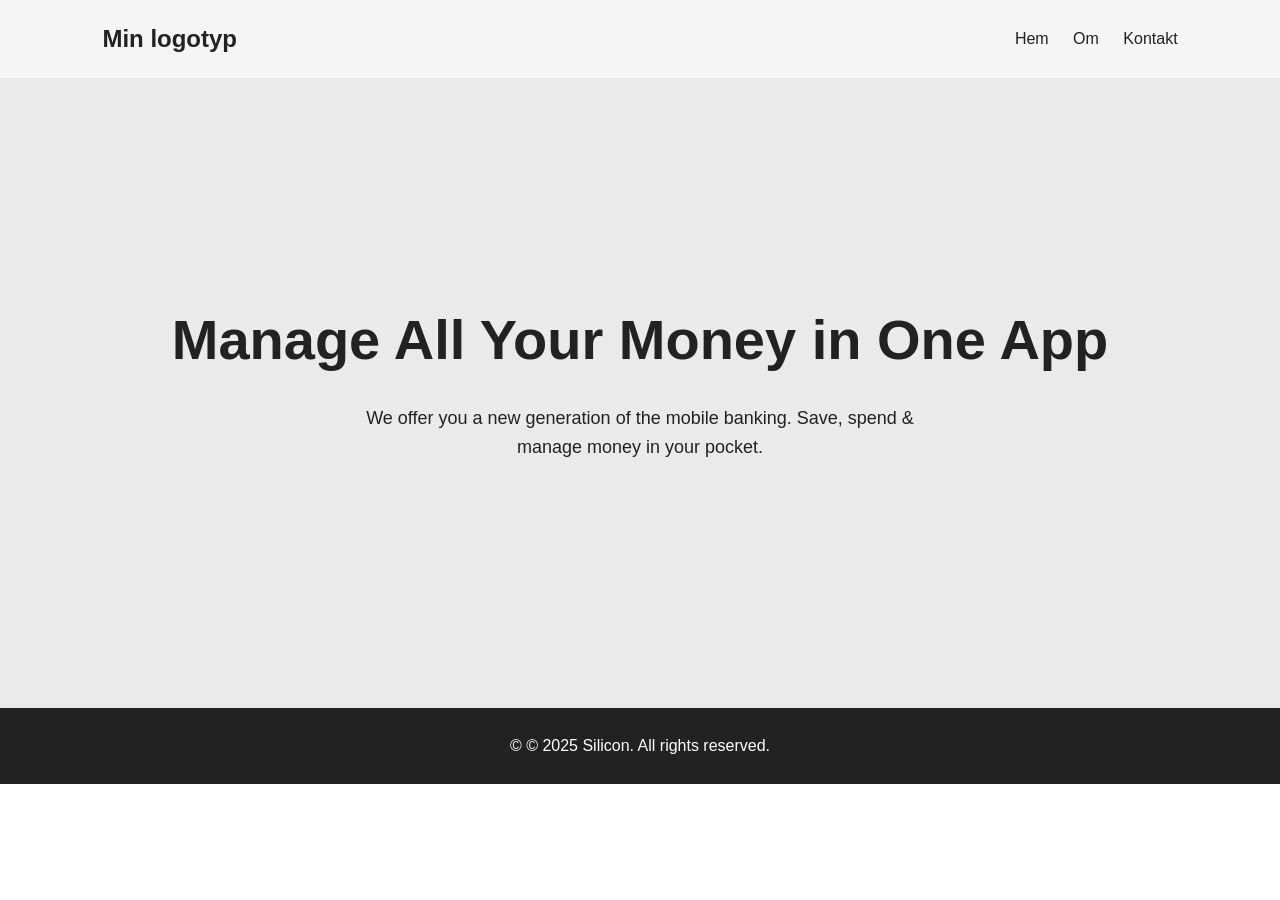
==== Assessment_1/index.html @ 6f6e93aa "first commit" ====
<!doctype html>
<html lang="sv">
  <head>
    <meta charset="UTF-8" />
    <meta name="viewport" content="width=device-width, initial-scale=1.0" />
    <title>Silicon Design</title>

    <style>
      * {
        margin: 0;
        padding: 0;
        box-sizing: border-box;
      }

      body {
        font-family: Arial, sans-serif;
        color: #222;
        background-color: #fff;
        line-height: 1.6;
      }

      /* Header */
      header {
        display: flex;
        justify-content: space-between;
        align-items: center;
        padding: 20px 8%;
        background-color: #f5f5f5;
      }

      .logo {
        font-size: 24px;
        font-weight: bold;
      }

      nav a {
        margin-left: 20px;
        text-decoration: none;
        color: #222;
      }

      nav a:hover {
        color: #888;
      }

      /* Hero */
      .hero {
        min-height: 70vh;
        display: flex;
        flex-direction: column;
        justify-content: center;
        align-items: center;
        text-align: center;
        padding: 60px 20px;
        background-color: #eaeaea;
      }

      .hero h1 {
        font-size: clamp(2rem, 5vw, 3.5rem);
        margin-bottom: 20px;
      }

      .hero p {
        font-size: 18px;
        max-width: 600px;
        margin-bottom: 30px;
      }

      .hero-button {
        display: inline-block;
        padding: 12px 28px;
        background-color: #222;
        color: #fff;
        text-decoration: none;
        border-radius: 5px;
      }

      .hero-button:hover {
        background-color: #444;
      }

      /* Footer */
      footer {
        text-align: center;
        padding: 25px 20px;
        background-color: #222;
        color: #fff;
      }

      /* Mobil */
      @media (max-width: 600px) {
        header {
          flex-direction: column;
          gap: 15px;
        }

        nav a {
          margin: 0 8px;
        }
      }
    </style>
  </head>

  <body>
    <!-- Header -->
    <header>
      <div class="logo">Min logotyp</div>

      <nav>
        <a href="#hem">Hem</a>
        <a href="#om">Om</a>
        <a href="#kontakt">Kontakt</a>
      </nav>
    </header>

    <!-- Hero -->
    <main>
      <section class="hero" id="hem">
        <h1>Manage All Your Money in One App</h1>

        <p>
          We offer you a new generation of the mobile banking. Save, spend &
          manage money in your pocket.
        </p>

        <!-- <a href="#kontakt" class="hero-button">Kontakta mig</a>-->
      </section>
    </main>

    <!-- Footer -->
    <footer id="kontakt">
      <p>&copy; © 2025 Silicon. All rights reserved.</p>
    </footer>
  </body>
</html>
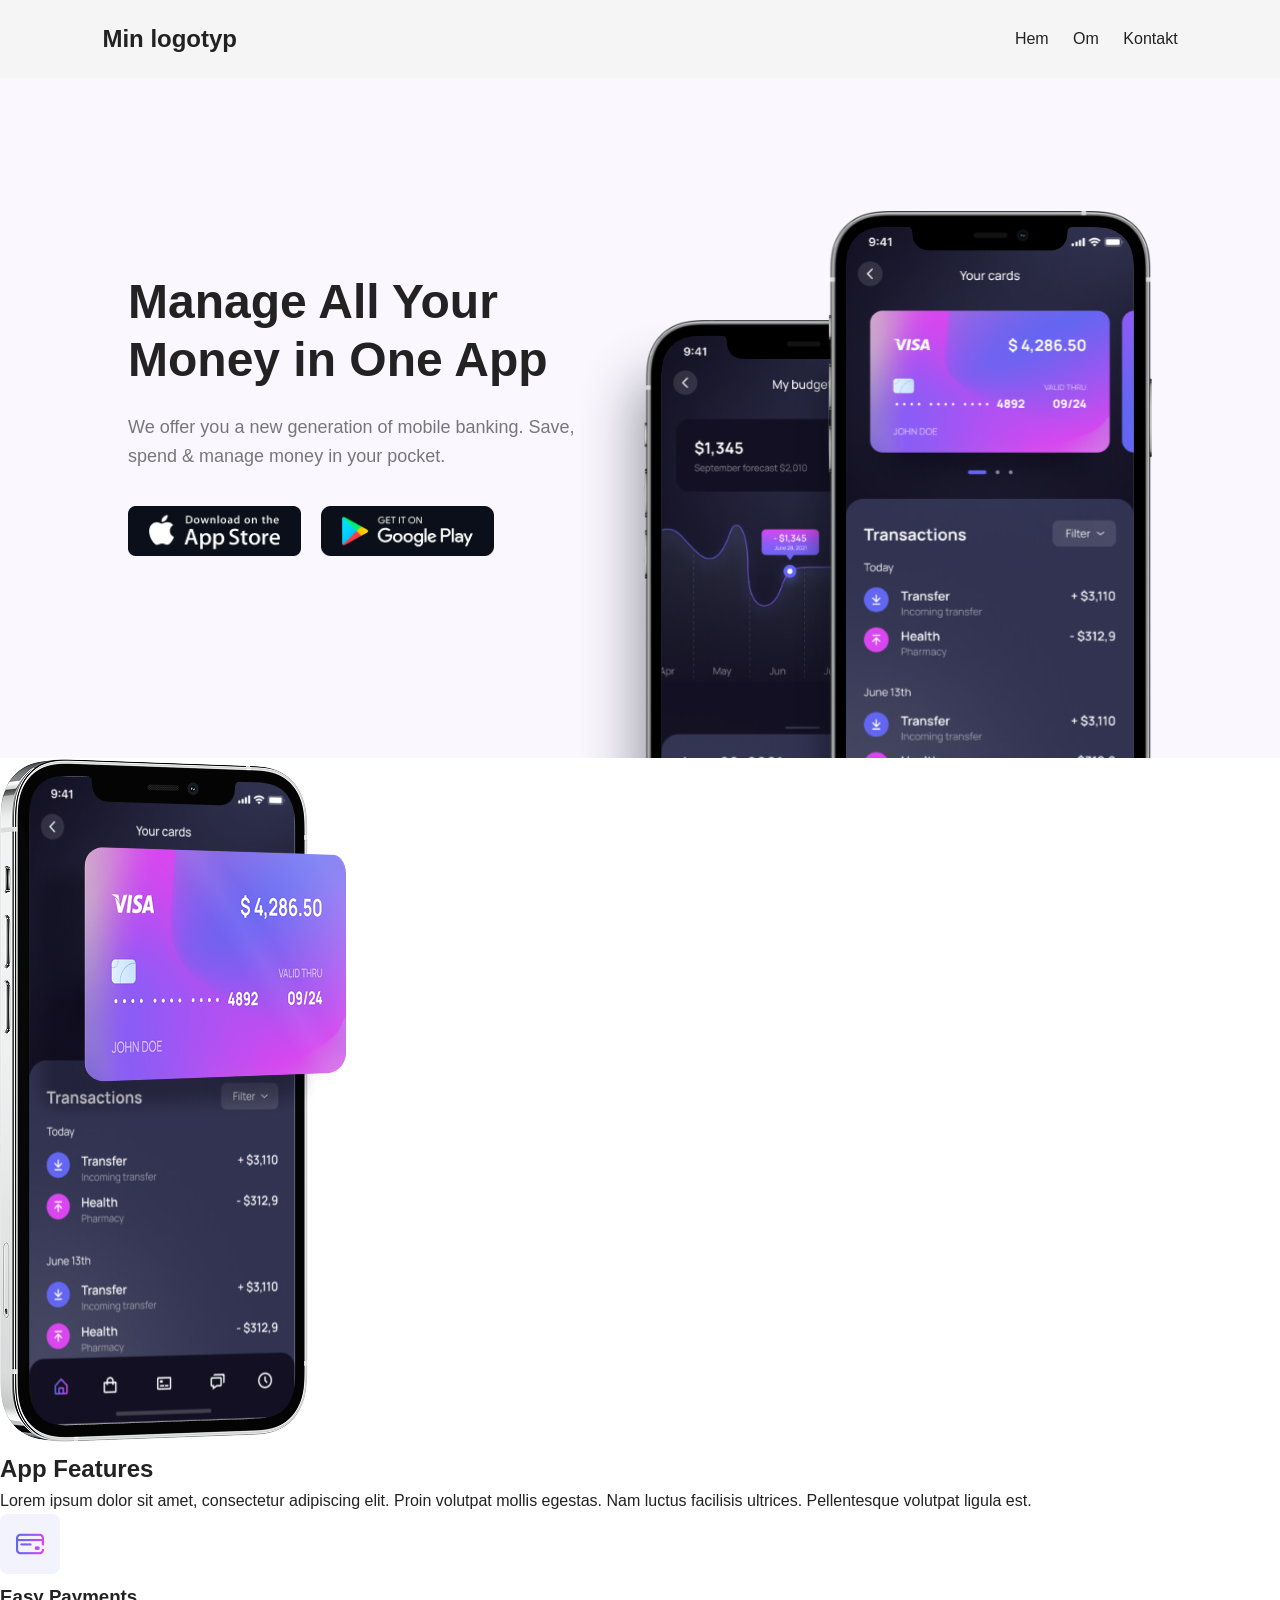
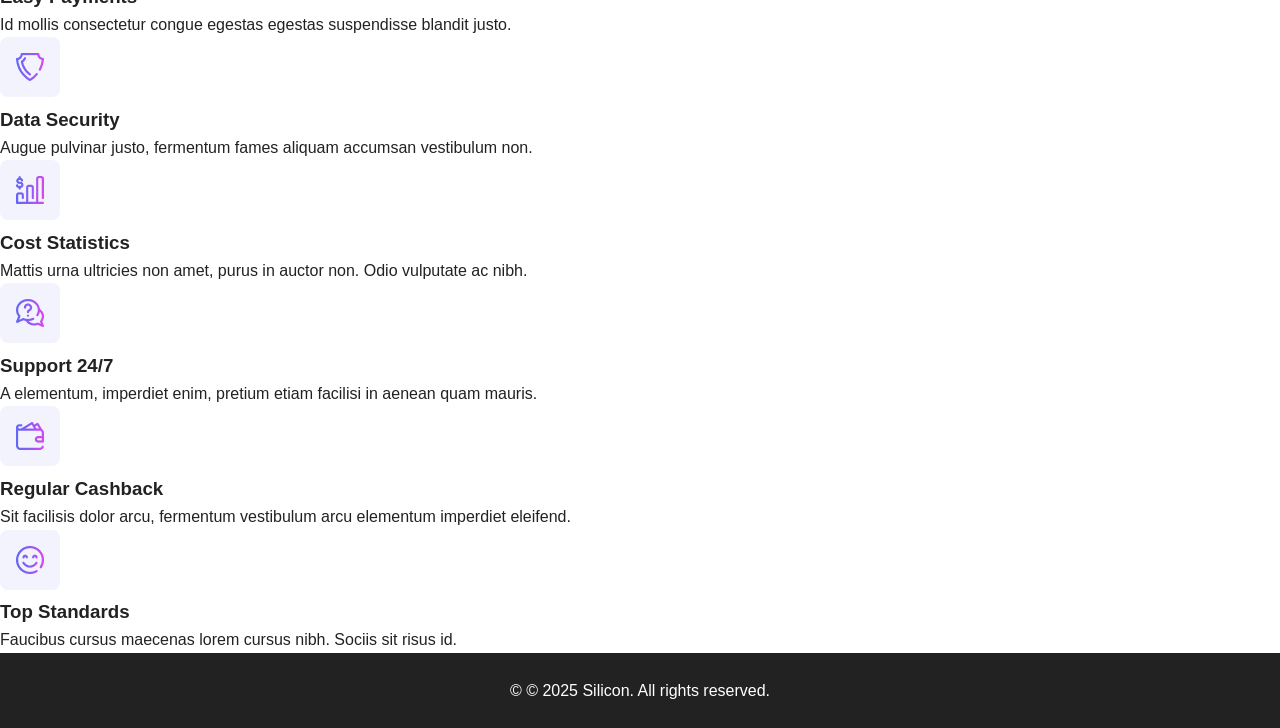
==== commit 7bfc11cd: "add basic layout and containers" ====
--- a/Assessment_1/index.html
+++ b/Assessment_1/index.html
@@ -3,133 +3,31 @@
   <head>
     <meta charset="UTF-8" />
     <meta name="viewport" content="width=device-width, initial-scale=1.0" />
-    <title>Silicon Design</title>
-
-    <style>
-      * {
-        margin: 0;
-        padding: 0;
-        box-sizing: border-box;
-      }
-
-      body {
-        font-family: Arial, sans-serif;
-        color: #222;
-        background-color: #fff;
-        line-height: 1.6;
-      }
-
-      /* Header */
-      header {
-        display: flex;
-        justify-content: space-between;
-        align-items: center;
-        padding: 20px 8%;
-        background-color: #f5f5f5;
-      }
-
-      .logo {
-        font-size: 24px;
-        font-weight: bold;
-      }
-
-      nav a {
-        margin-left: 20px;
-        text-decoration: none;
-        color: #222;
-      }
-
-      nav a:hover {
-        color: #888;
-      }
-
-      /* Hero */
-      .hero {
-        min-height: 70vh;
-        display: flex;
-        flex-direction: column;
-        justify-content: center;
-        align-items: center;
-        text-align: center;
-        padding: 60px 20px;
-        background-color: #eaeaea;
-      }
-
-      .hero h1 {
-        font-size: clamp(2rem, 5vw, 3.5rem);
-        margin-bottom: 20px;
-      }
-
-      .hero p {
-        font-size: 18px;
-        max-width: 600px;
-        margin-bottom: 30px;
-      }
-
-      .hero-button {
-        display: inline-block;
-        padding: 12px 28px;
-        background-color: #222;
-        color: #fff;
-        text-decoration: none;
-        border-radius: 5px;
-      }
-
-      .hero-button:hover {
-        background-color: #444;
-      }
-
-      /* Footer */
-      footer {
-        text-align: center;
-        padding: 25px 20px;
-        background-color: #222;
-        color: #fff;
-      }
-
-      /* Mobil */
-      @media (max-width: 600px) {
-        header {
-          flex-direction: column;
-          gap: 15px;
-        }
-
-        nav a {
-          margin: 0 8px;
-        }
-      }
-    </style>
+    <title>Min hemsida</title>
+    <link rel="stylesheet" href="style.css" />
   </head>
 
   <body>
-    <!-- Header -->
-    <header>
-      <div class="logo">Min logotyp</div>
+    <div id="header"></div>
 
-      <nav>
-        <a href="#hem">Hem</a>
-        <a href="#om">Om</a>
-        <a href="#kontakt">Kontakt</a>
-      </nav>
-    </header>
-
-    <!-- Hero -->
     <main>
-      <section class="hero" id="hem">
-        <h1>Manage All Your Money in One App</h1>
-
-        <p>
-          We offer you a new generation of the mobile banking. Save, spend &
-          manage money in your pocket.
-        </p>
-
-        <!-- <a href="#kontakt" class="hero-button">Kontakta mig</a>-->
-      </section>
+      <div id="hero"></div>
+      <div id="features"></div>
     </main>
 
-    <!-- Footer -->
-    <footer id="kontakt">
-      <p>&copy; © 2025 Silicon. All rights reserved.</p>
-    </footer>
+    <div id="footer"></div>
+
+    <script>
+      async function loadComponent(id, file) {
+        const response = await fetch(file);
+        const html = await response.text();
+        document.getElementById(id).innerHTML = html;
+      }
+
+      loadComponent("header", "components/header.html");
+      loadComponent("hero", "components/hero.html");
+      loadComponent("features", "components/features.html");
+      loadComponent("footer", "components/footer.html");
+    </script>
   </body>
 </html>
--- a/Assessment_1/style.css
+++ b/Assessment_1/style.css
@@ -0,0 +1,147 @@
+* {
+  margin: 0;
+  padding: 0;
+  box-sizing: border-box;
+}
+
+body {
+  font-family: Arial, sans-serif;
+  color: #222;
+  background-color: #fff;
+  line-height: 1.6;
+}
+
+/* Header */
+header {
+  display: flex;
+  justify-content: space-between;
+  align-items: center;
+  padding: 20px 8%;
+  background-color: #f5f5f5;
+}
+
+.logo {
+  font-size: 24px;
+  font-weight: bold;
+}
+
+nav a {
+  margin-left: 20px;
+  text-decoration: none;
+  color: #222;
+}
+
+nav a:hover {
+  color: #888;
+}
+
+/* Hero */
+.hero {
+  position: relative;
+  display: flex;
+  align-items: center;
+  min-height: 680px;
+  padding: 60px 10%;
+  background-color: #faf7ff;
+  overflow: hidden;
+}
+
+.hero-content {
+  width: 50%;
+  z-index: 1;
+}
+
+.hero-content h1 {
+  font-size: 48px;
+  line-height: 1.2;
+  margin-bottom: 25px;
+}
+
+.hero-content p {
+  font-size: 18px;
+  line-height: 1.6;
+  color: #777;
+  max-width: 500px;
+  margin-bottom: 35px;
+}
+
+.app-buttons {
+  display: flex;
+  gap: 20px;
+}
+
+.app-buttons img {
+  height: 50px;
+  width: auto;
+}
+.hero-image {
+  position: absolute;
+  right: 10%;
+  bottom: 0;
+  width: 600px;
+}
+
+.hero-image img {
+  display: block;
+  width: 100%;
+}
+/*.phone {
+  position: absolute;
+  max-width: 100%;
+  width: 380px;
+  right: 280px;
+  top: 120px;
+}/*
+
+/* Footer */
+footer {
+  text-align: center;
+  padding: 25px 20px;
+  background-color: #222;
+  color: #fff;
+}
+
+/* Mobil */
+@media (max-width: 600px) {
+  header {
+    flex-direction: column;
+    gap: 15px;
+  }
+
+  nav a {
+    margin: 0 8px;
+  }
+}
+@media (max-width: 768px) {
+  .hero {
+    flex-direction: column;
+    min-height: 800px;
+    padding: 50px 25px 0;
+    text-align: center;
+  }
+
+  .hero-content {
+    width: 100%;
+  }
+
+  .hero-content h1 {
+    font-size: 36px;
+  }
+
+  .hero-content p {
+    margin-left: auto;
+    margin-right: auto;
+  }
+
+  .app-buttons {
+    justify-content: center;
+  }
+
+  .hero-image {
+    position: absolute;
+    width: 450px;
+    right: 50%;
+    transform: translateX(50%);
+    bottom: 0;
+  }
+}
